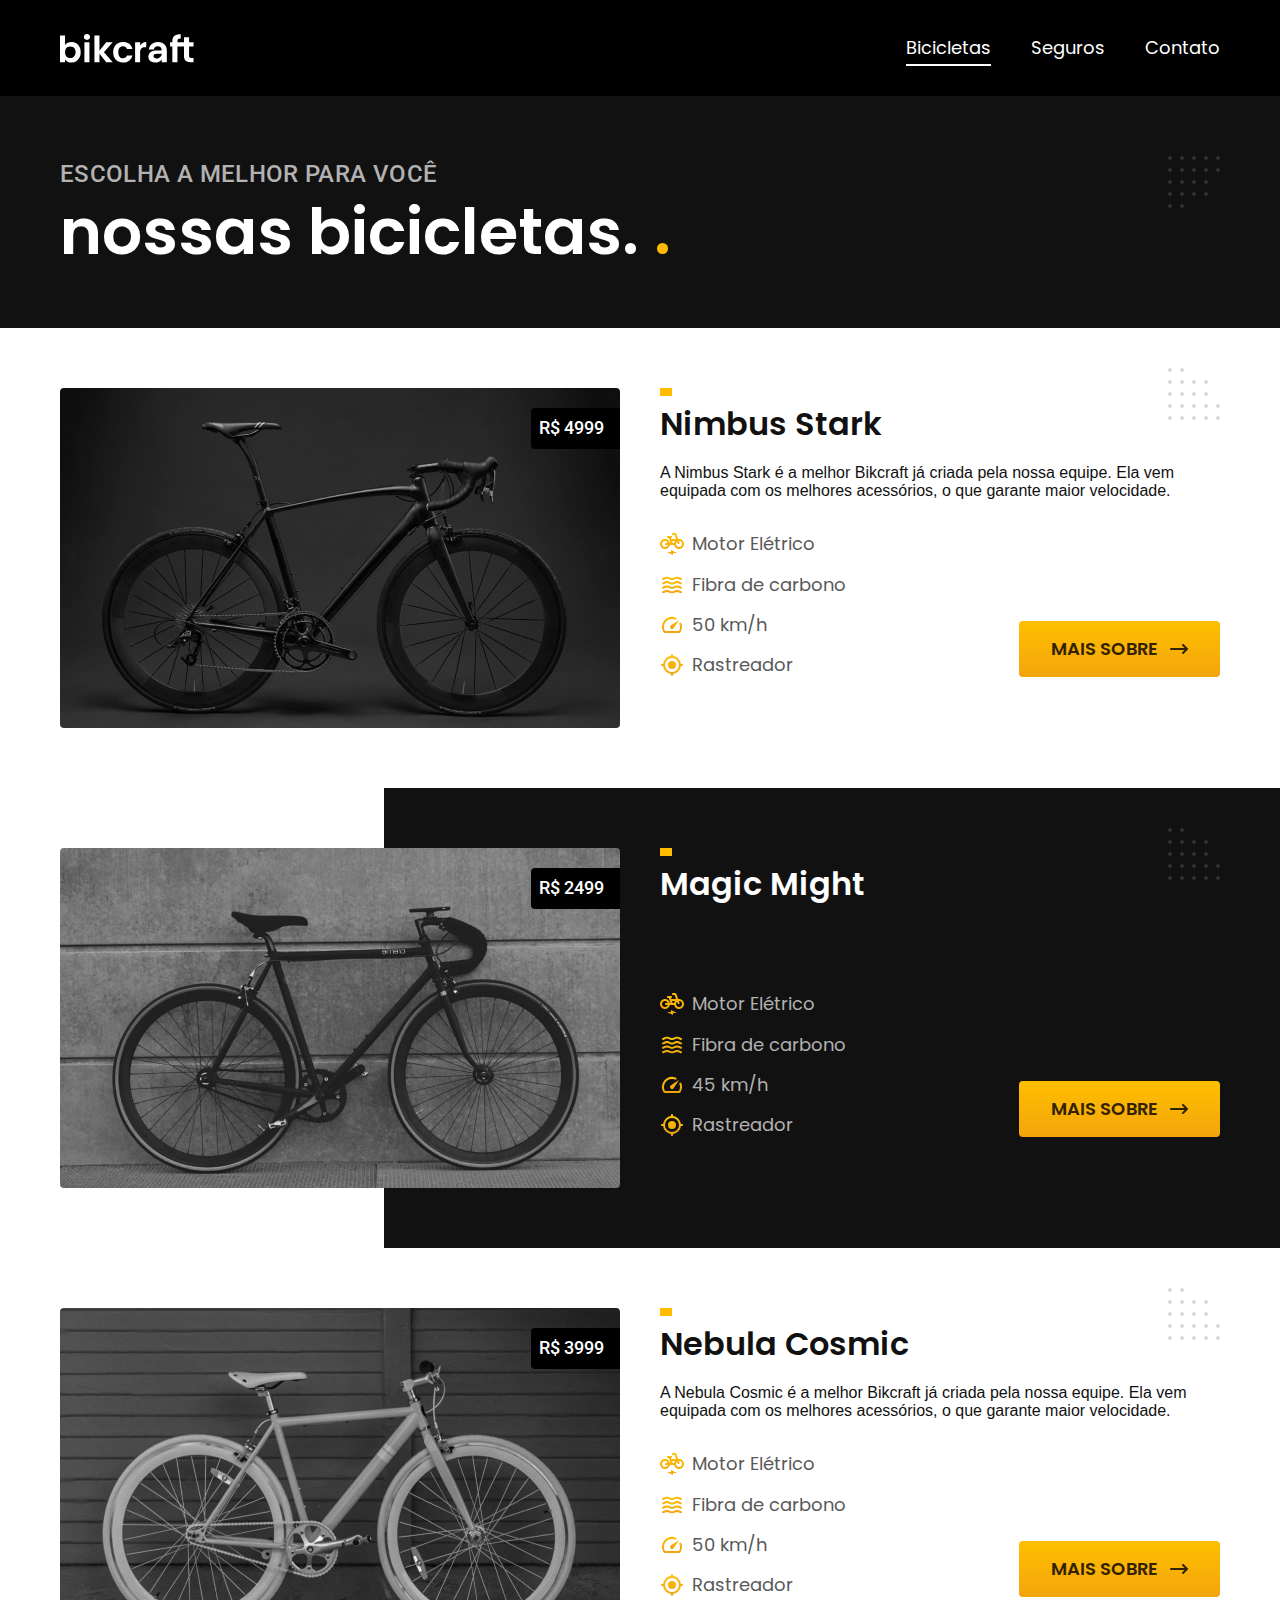
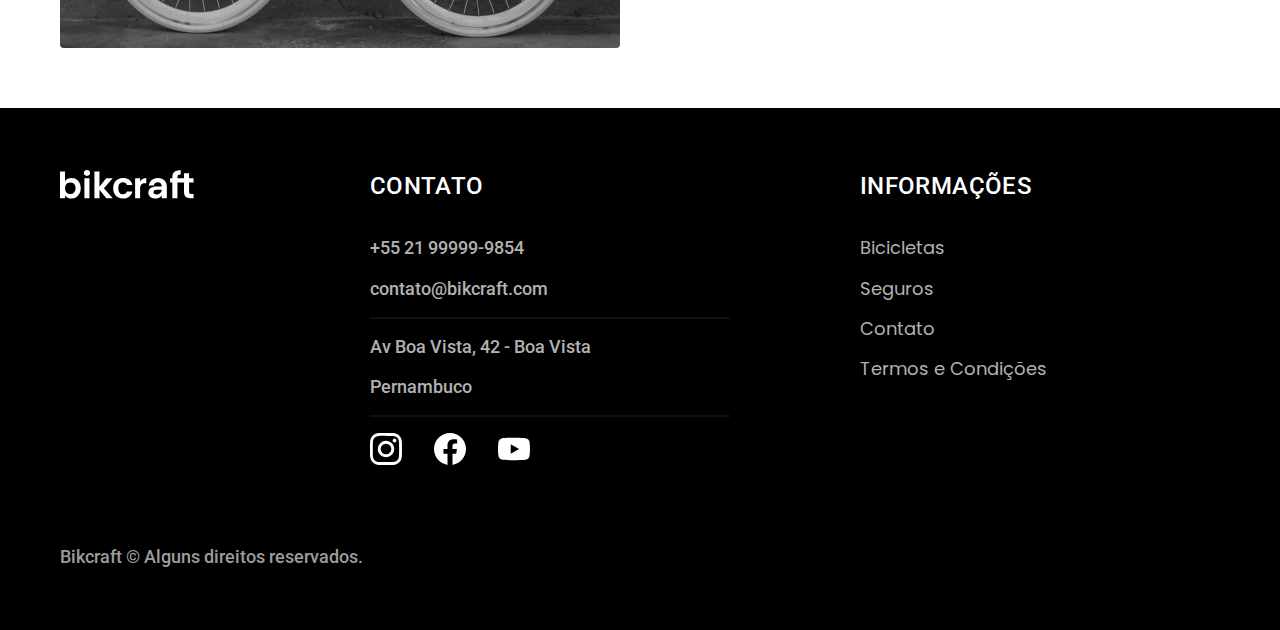
==== bicicletas.html @ 685ca59c "front-end" ====
<!DOCTYPE html>

<html lang="pt-br">

<head>
  <meta charset="UTF-8">
  <meta name="viewport" content="width=device-width, initial-scale=1.0">
  <title> Bicicletas - Bikcraft </title>
  <meta name="description" content="Termos e condições.">

  <link rel="preload" href="./css/style.css" as="style">
  <link rel="stylesheet" href="./css/style.css">

  <link rel="preconnect" href="https://fonts.googleapis.com">
  <link rel="preconnect" href="https://fonts.gstatic.com" crossorigin>
  <link href="https://fonts.googleapis.com/css2?family=Merriweather:ital,wght@1,900&family=Poppins:wght@400;600&family=Roboto:wght@400;500&display=swap" rel="stylesheet">
</head>

<body id="bicicletas">
  <header class="header-bg">
    <div class="header container">
      <a href="./">
        <img src="./img/bikcraft.svg" alt="Bikcraft">
      </a>

      <nav aria-label="primaria">
        <ul class="header-menu font-1-m cor-0">
          <li> <a href="./bicicletas.html"> Bicicletas</a></li>
          <li> <a href="./seguros.html"> Seguros</a></li>
          <li> <a href="./contato.html"> Contato</a></li>

        </ul>
      </nav>
    </div>
  </header>

  <main>
    <div class="titulo-bg">
      <div class="titulo container">
        <p class="font-2-l-b cor-5">Escolha a melhor para você</p>
        <h1 class="font-1-xxl cor-0">nossas bicicletas. <span class="cor-p1">.</span></h1>
      </div>
    </div>

    <div class="bicicletas container">
      <div class="bicicletas-imagem">
        <img src="./img/bicicletas/nimbus.jpg" alt="Bicicleta preta">
        <span class="font-2-m cor-0"> R$ 4999</span>
      </div>
      <div class="bicicletas-conteudo">
        <h2 class="font-1-xl">Nimbus Stark</h2>
        <p classs="font-2-s cor-8">A Nimbus Stark é a melhor Bikcraft já criada pela nossa equipe. Ela vem equipada com os melhores acessórios, o que garante maior velocidade.</p>
        <ul class="font-1-m cor-8">
          <li>
            <img src="./img/icones/eletrica.svg" alt="">Motor Elétrico
          </li>
          <li>
            <img src="./img/icones/carbono.svg" alt="">Fibra de carbono
          </li>
          <li>
            <img src="./img/icones/velocidade.svg" alt="">50 km/h
          </li>
          <li>
            <img src="./img/icones/rastreador.svg" alt="">Rastreador
          </li>
        </ul>
        <a class="botao seta" href="./bicicletas/nimbus.html">Mais Sobre</a>
      </div>
    </div>

    <div class="bicicletas-bg">
      <div class="bicicletas container">
        <div class="bicicletas-imagem">
          <img src="./img/bicicletas/magic.jpg" alt="Bicicleta preta">
          <span class="font-2-m cor-0"> R$ 2499</span>
        </div>
        <div class="bicicletas-conteudo">
          <h2 class="font-1-xl cor-0">Magic Might</h2>
          <p classs="font-2-s cor-5">A Magic Might é a melhor Bikcraft já criada pela nossa equipe. Ela vem equipada com os melhores acessórios, o que garante maior velocidade.</p>
          <ul class="font-1-m cor-5">
            <li>
              <img src="./img/icones/eletrica.svg" alt="">Motor Elétrico
            </li>
            <li>
              <img src="./img/icones/carbono.svg" alt="">Fibra de carbono
            </li>
            <li>
              <img src="./img/icones/velocidade.svg" alt="">45 km/h
            </li>
            <li>
              <img src="./img/icones/rastreador.svg" alt="">Rastreador
            </li>
          </ul>
          <a class="botao seta" href="./bicicletas/magic.html">Mais Sobre</a>
        </div>
      </div>
    </div>


    <div class="bicicletas container">
      <div class="bicicletas-imagem">
        <img src="./img/bicicletas/nebula.jpg" alt="Bicicleta preta">
        <span class="font-2-m cor-0"> R$ 3999</span>
      </div>
      <div class="bicicletas-conteudo">
        <h2 class="font-1-xl">Nebula Cosmic</h2>
        <p classs="font-2-s cor-8">A Nebula Cosmic é a melhor Bikcraft já criada pela nossa equipe. Ela vem equipada com os melhores acessórios, o que garante maior velocidade.</p>
        <ul class="font-1-m cor-8">
          <li>
            <img src="./img/icones/eletrica.svg" alt="">Motor Elétrico
          </li>
          <li>
            <img src="./img/icones/carbono.svg" alt="">Fibra de carbono
          </li>
          <li>
            <img src="./img/icones/velocidade.svg" alt="">50 km/h
          </li>
          <li>
            <img src="./img/icones/rastreador.svg" alt="">Rastreador
          </li>
        </ul>
        <a class="botao seta" href="./bicicletas/nebula.html">Mais Sobre</a>
      </div>
    </div>




  </main>


  <footer class="footer-bg">
    <div class="footer container">
      <img src="./img/bikcraft.svg" alt="Bikcraft">
      <div class="footer-contato">
        <h3 class="font-2-l-b cor-0">Contato</h3>
        <ul class="font-2-m cor-5">
          <li><a href="tel:+5521999999854">+55 21 99999-9854 </a></li>
          <li><a href="mailto:contato@bikcraft.com">contato@bikcraft.com </a></li>
          <li>Av Boa Vista, 42 - Boa Vista</li>
          <li>Pernambuco</li>
        </ul>
        <div class="footer-redes">
          <a href="./">
            <img src="./img/redes/instagram.svg" alt="Instagram">
          </a>
          <a href="./">
            <img src="./img/redes/facebook.svg" alt="Facebook">
          </a>
          <a href="./">
            <img src="./img/redes/youtube.svg" alt="Youtube">
          </a>
        </div>
      </div>
      <div class="footer-informacoes">
        <h3 class="font-2-l-b cor-0">Informações</h3>
        <nav>
          <ul class="font-1-m cor-5">
            <li> <a href="./bicicletas.html"> Bicicletas</a></li>
            <li> <a href="./seguros.html"> Seguros</a></li>
            <li> <a href="./contato.html"> Contato</a></li>
            <li> <a href="./termos.html"> Termos e Condições</a></li>
          </ul>
        </nav>
      </div>
      <p class="footer-copy font-2-m cor-6">Bikcraft © Alguns direitos reservados.</p>
    </div>
  </footer>
  <script src="./js/script.js"></script>
</body>

</html>
---- css/style.css ----
@import "./global/global.css";
@import "./utilidades/tipografia.css";
@import "./utilidades/cores.css";
@import "./utilidades/animacao.css";

@import "./global/header.css";
@import "./global/footer.css";

/* Utilidades */
@import "./utilidades/componentes.css";
@import "./utilidades/formulario.css";

/* Home */
@import "./home/introducao.css";
@import "./home/tecnologia.css";
@import "./home/parceiros.css";
@import "./home/depoimento.css";

/* Bicicletas */
@import "./bicicletas/bicicletas-lista.css";
@import "./bicicletas/bicicletas.css";

/* Bicicleta */
@import "./bicicleta/bicicleta.css";
@import "./bicicleta/seguro.css";

/* Seguros */
@import "./seguros/seguros.css";
@import "./seguros/vantagens.css";
@import "./seguros/perguntas.css";

/* Contato */
@import "./contato/contato.css";
@import "./contato/lojas.css";

/* Contato */
@import "./orcamento/orcamento.css";

/* Termos */
@import "./termos/termos.css";
---- css/style.css ----
@import "./global/global.css";
@import "./utilidades/tipografia.css";
@import "./utilidades/cores.css";
@import "./utilidades/animacao.css";

@import "./global/header.css";
@import "./global/footer.css";

/* Utilidades */
@import "./utilidades/componentes.css";
@import "./utilidades/formulario.css";

/* Home */
@import "./home/introducao.css";
@import "./home/tecnologia.css";
@import "./home/parceiros.css";
@import "./home/depoimento.css";

/* Bicicletas */
@import "./bicicletas/bicicletas-lista.css";
@import "./bicicletas/bicicletas.css";

/* Bicicleta */
@import "./bicicleta/bicicleta.css";
@import "./bicicleta/seguro.css";

/* Seguros */
@import "./seguros/seguros.css";
@import "./seguros/vantagens.css";
@import "./seguros/perguntas.css";

/* Contato */
@import "./contato/contato.css";
@import "./contato/lojas.css";

/* Contato */
@import "./orcamento/orcamento.css";

/* Termos */
@import "./termos/termos.css";
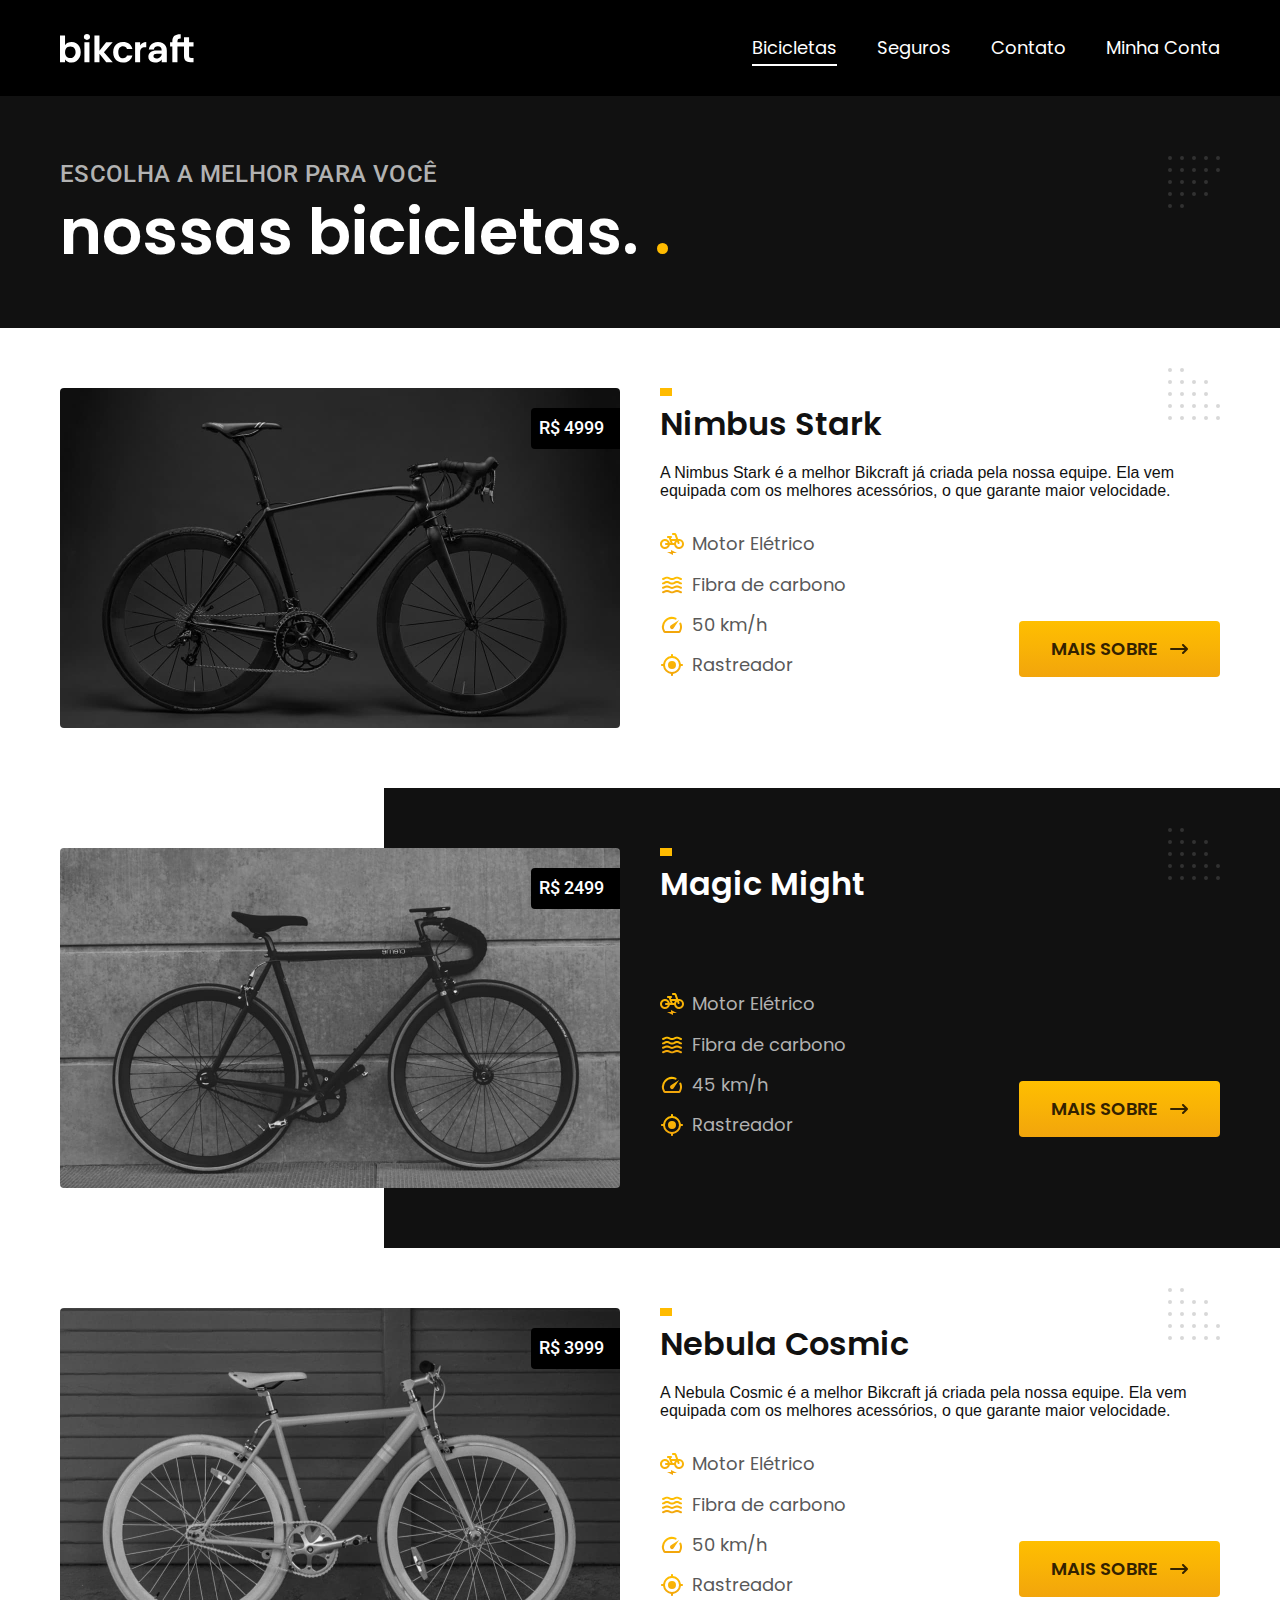
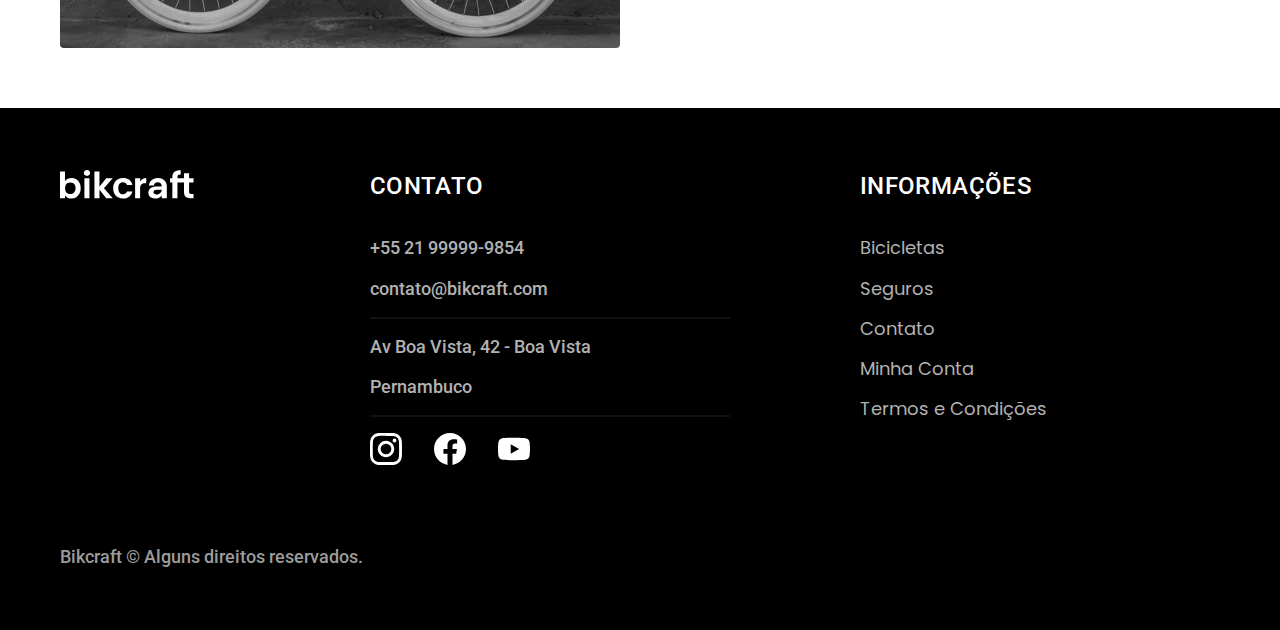
==== commit 0e33f014: "minhaconta.html" ====
--- a/bicicletas.html
+++ b/bicicletas.html
@@ -28,7 +28,7 @@
           <li> <a href="./bicicletas.html"> Bicicletas</a></li>
           <li> <a href="./seguros.html"> Seguros</a></li>
           <li> <a href="./contato.html"> Contato</a></li>
-
+          <li> <a href="./minhaconta.html"> Minha Conta</a></li>
         </ul>
       </nav>
     </div>
@@ -159,6 +159,7 @@
             <li> <a href="./bicicletas.html"> Bicicletas</a></li>
             <li> <a href="./seguros.html"> Seguros</a></li>
             <li> <a href="./contato.html"> Contato</a></li>
+            <li> <a href="./minhaconta.html"> Minha Conta</a></li>
             <li> <a href="./termos.html"> Termos e Condições</a></li>
           </ul>
         </nav>
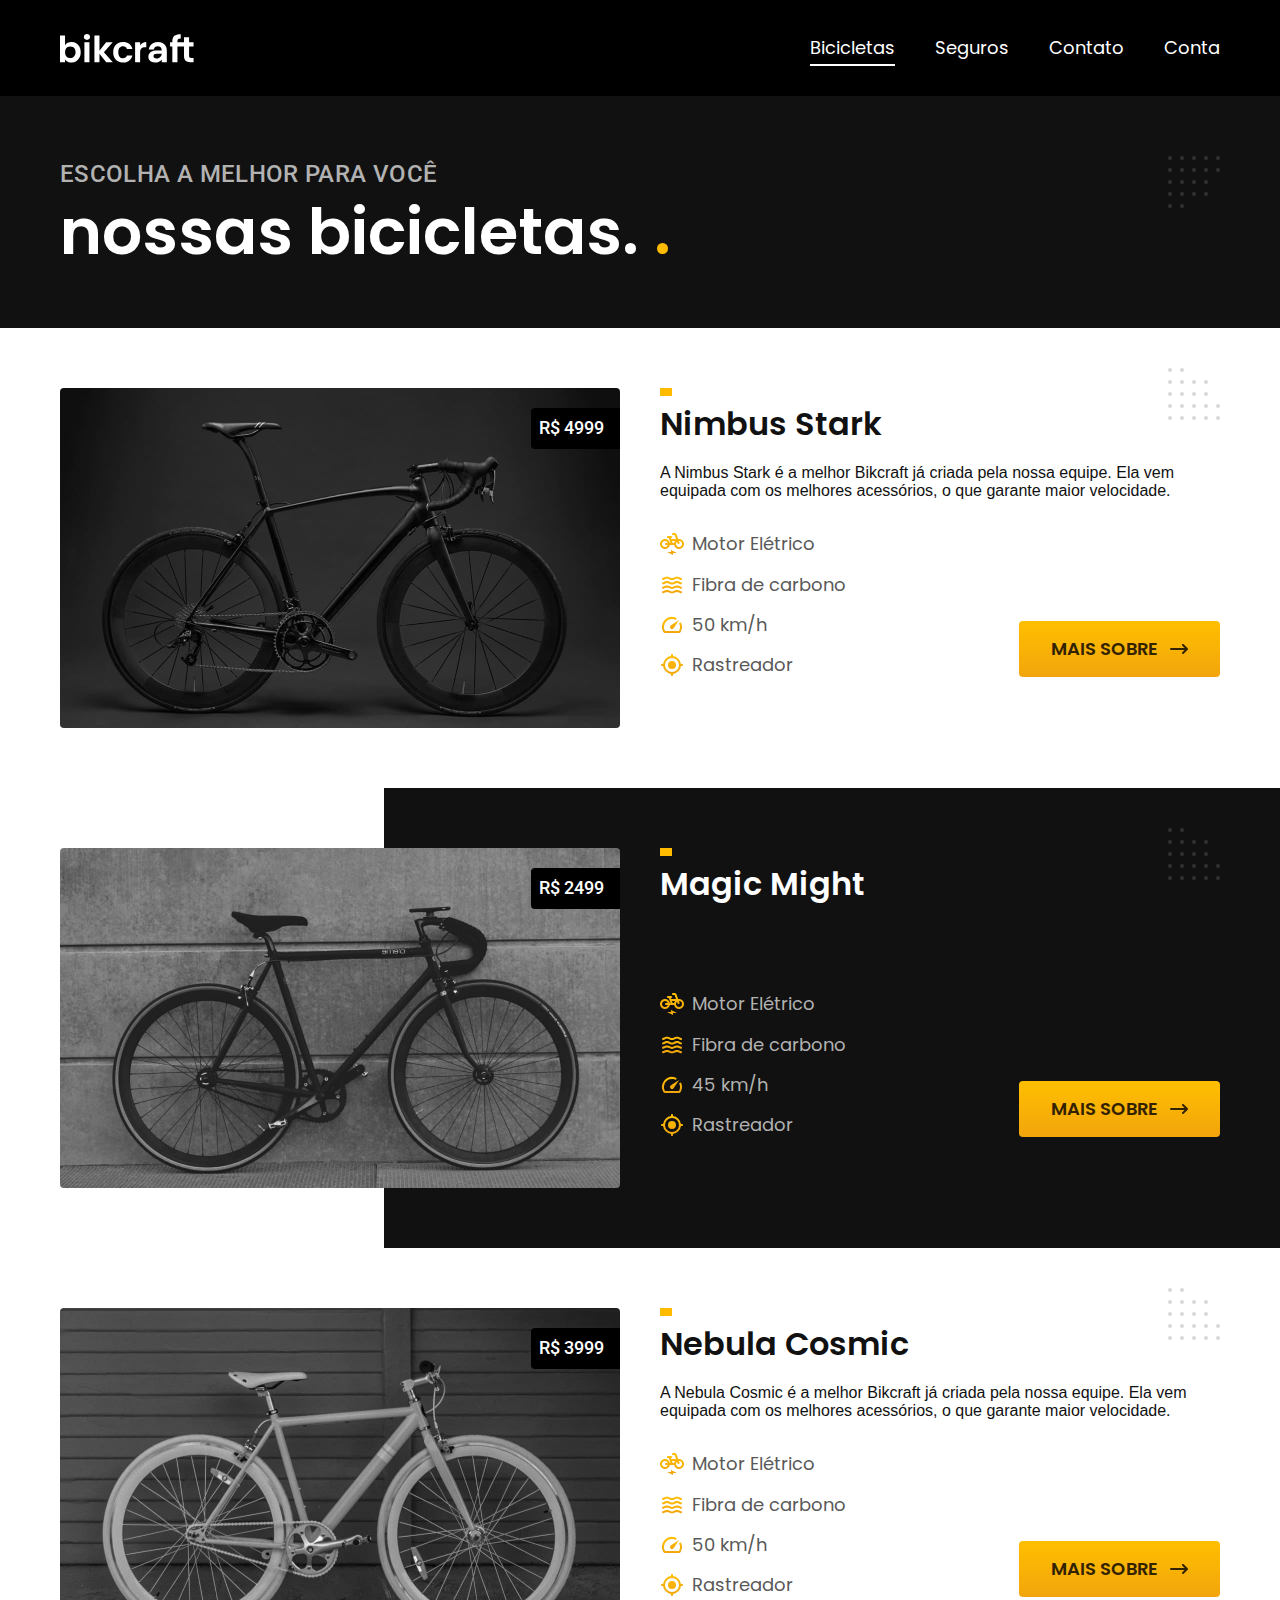
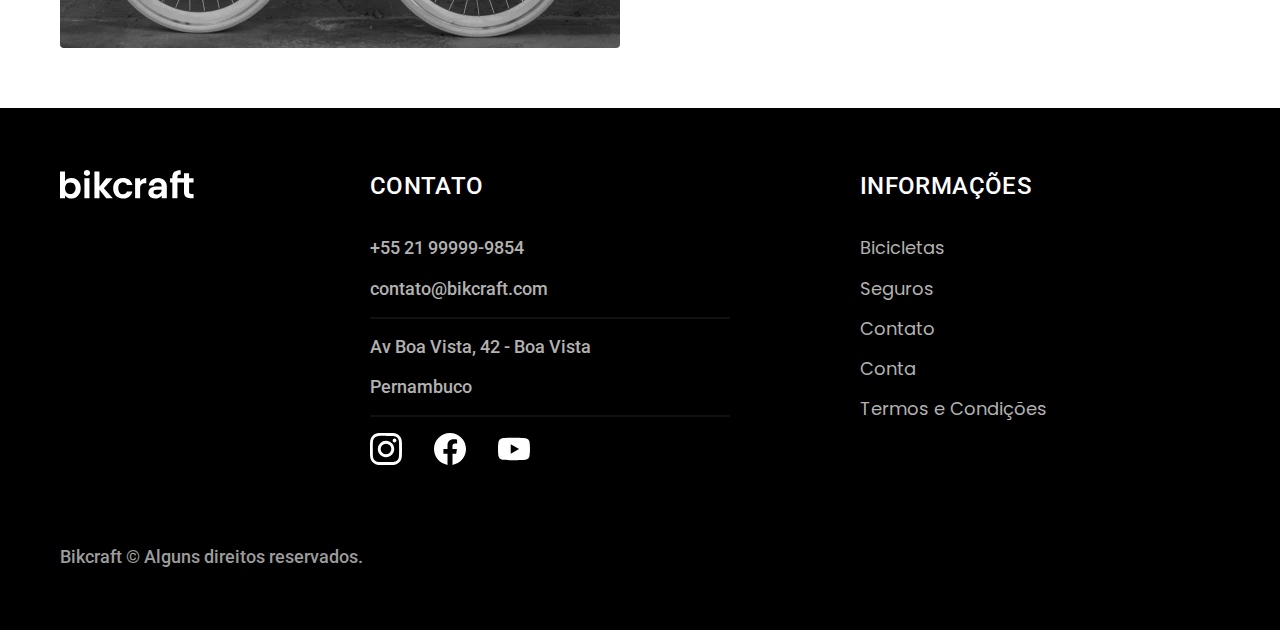
==== commit 08c14035: "login.html" ====
--- a/bicicletas.html
+++ b/bicicletas.html
@@ -28,7 +28,7 @@
           <li> <a href="./bicicletas.html"> Bicicletas</a></li>
           <li> <a href="./seguros.html"> Seguros</a></li>
           <li> <a href="./contato.html"> Contato</a></li>
-          <li> <a href="./minhaconta.html"> Minha Conta</a></li>
+          <li> <a href="./conta.html"> Conta</a></li>
         </ul>
       </nav>
     </div>
@@ -159,7 +159,7 @@
             <li> <a href="./bicicletas.html"> Bicicletas</a></li>
             <li> <a href="./seguros.html"> Seguros</a></li>
             <li> <a href="./contato.html"> Contato</a></li>
-            <li> <a href="./minhaconta.html"> Minha Conta</a></li>
+            <li> <a href="./conta.html"> Conta</a></li>
             <li> <a href="./termos.html"> Termos e Condições</a></li>
           </ul>
         </nav>
